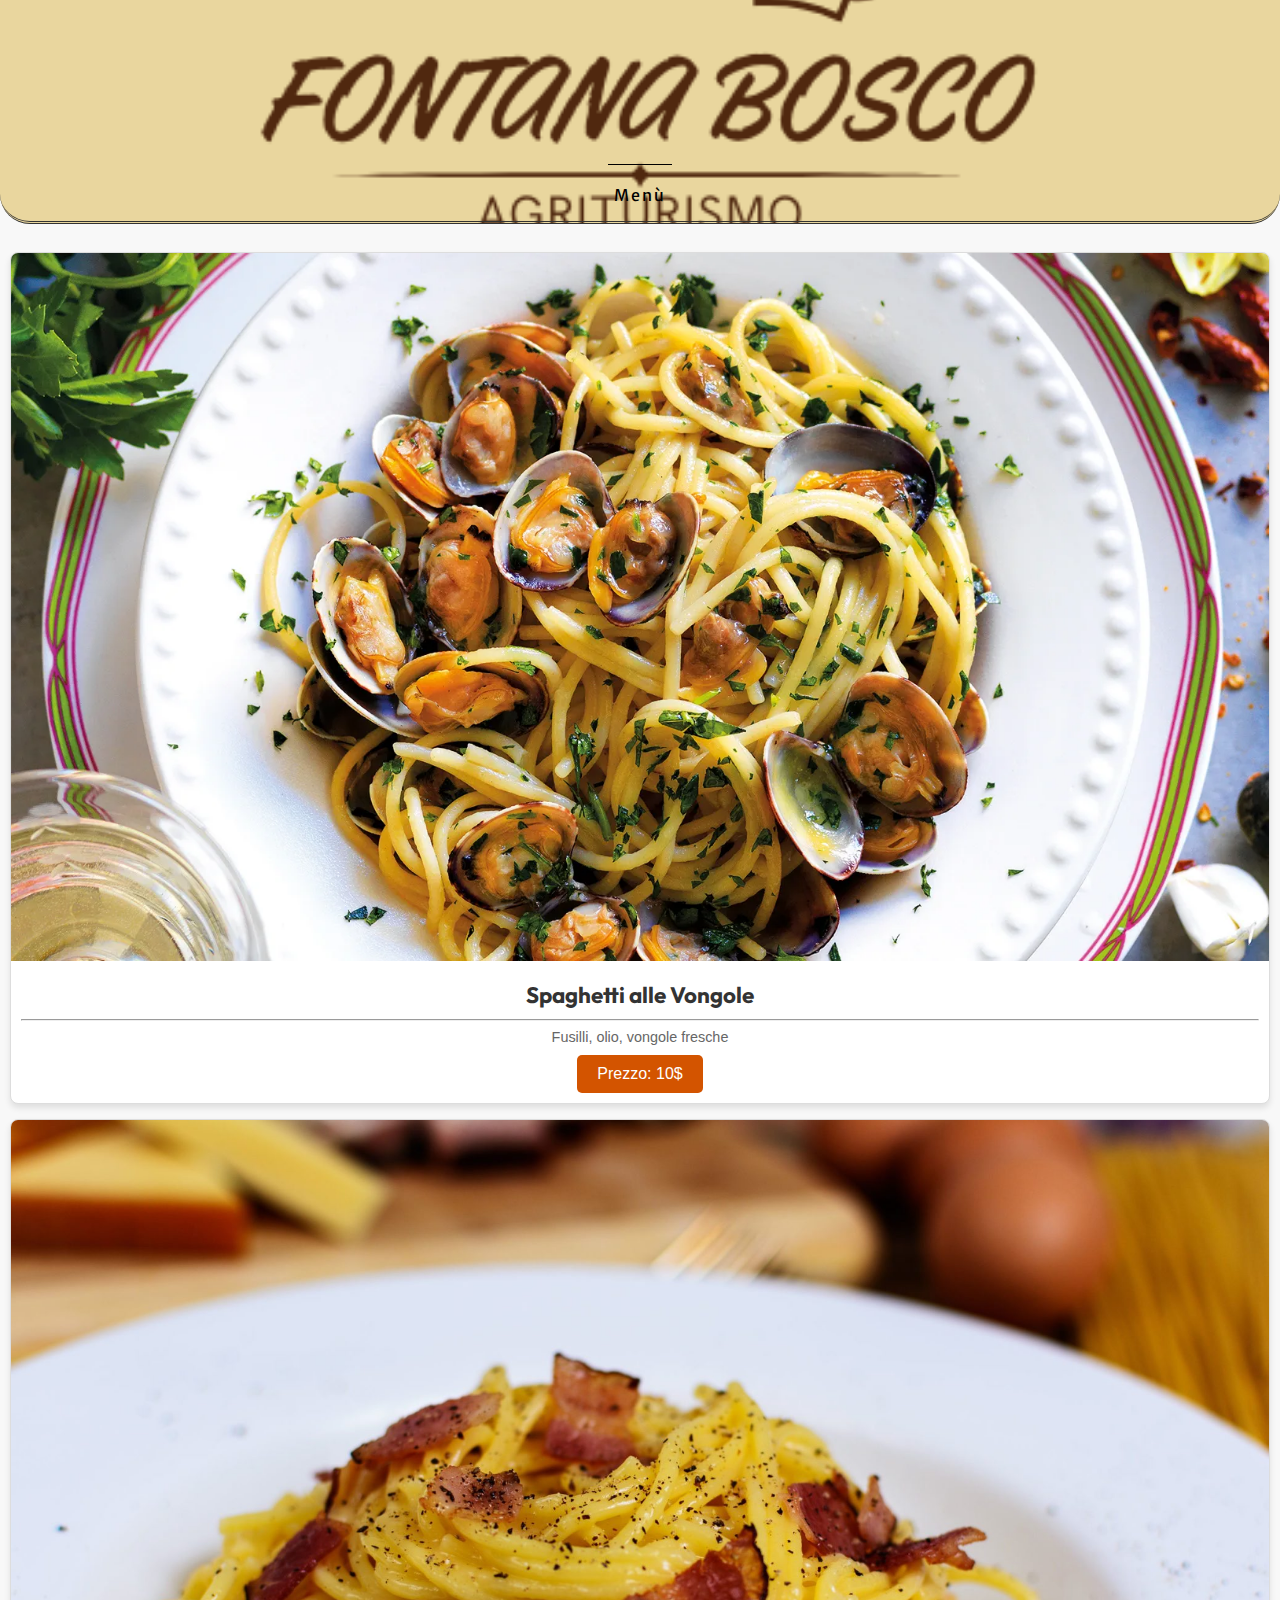
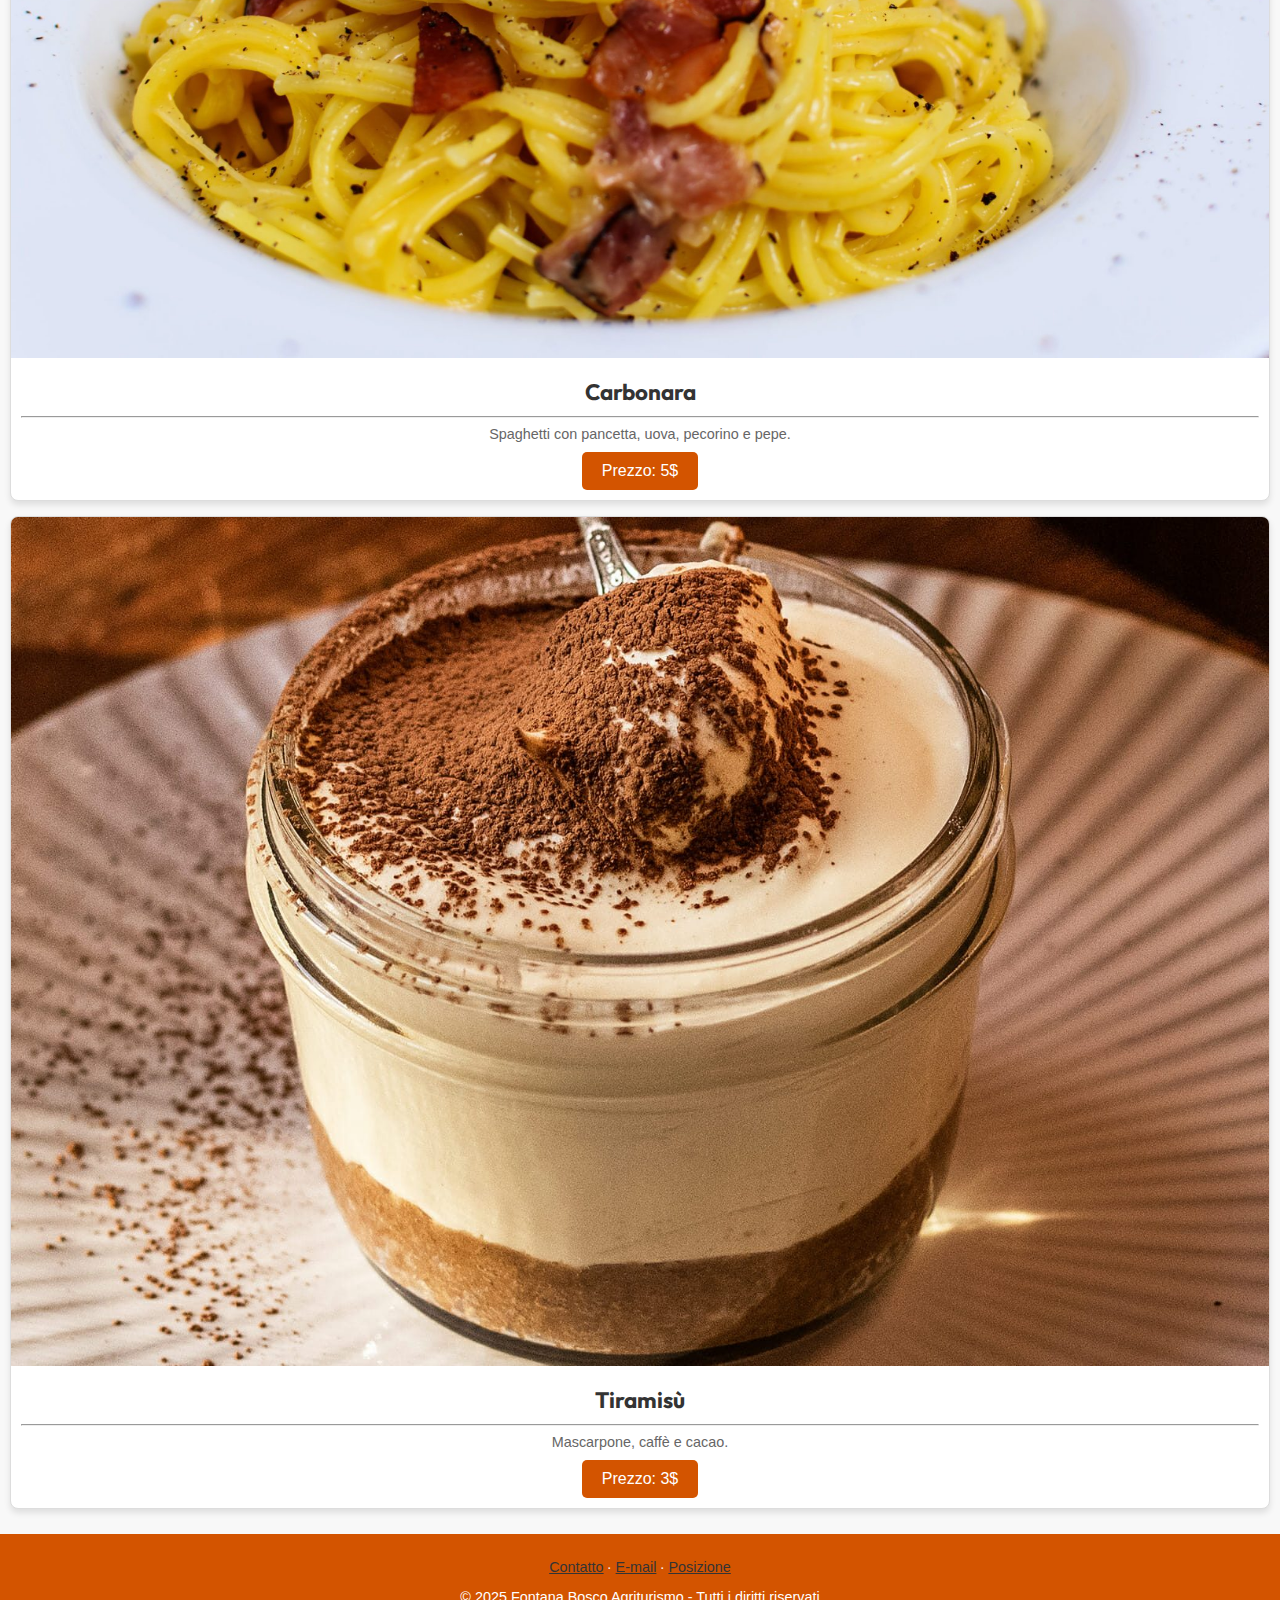
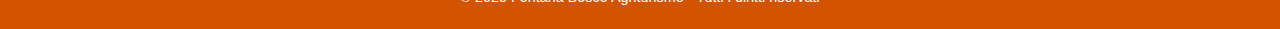
==== index.html @ 4a6786e5 "Update index.html" ====
<!DOCTYPE html>
<html lang="it">
<head>
    <meta charset="UTF-8">
    <meta name="viewport" content="width=device-width, initial-scale=1.0, maximum-scale=1.0, user-scalable=no">

    <link rel="stylesheet" href="https://cdnjs.cloudflare.com/ajax/libs/animate.css/4.1.1/animate.min.css"/>
    <link rel="preconnect" href="https://fonts.googleapis.com">
    <link rel="preconnect" href="https://fonts.gstatic.com" crossorigin>
    <link href="https://fonts.googleapis.com/css2?family=Anton&family=Bodoni+Moda:ital,opsz,wght@0,6..96,400..900;1,6..96,400..900&family=Imperial+Script&family=Lora:ital,wght@0,400..700;1,400..700&family=Merriweather+Sans:ital,wght@0,300..800;1,300..800&family=Ms+Madi&family=Outfit:wght@100..900&family=Playwrite+HR+Lijeva:wght@100..400&family=The+Nautigal:wght@400;700&display=swap" rel="stylesheet">
    <link rel="preconnect" href="https://fonts.googleapis.com">
    <link rel="preconnect" href="https://fonts.gstatic.com" crossorigin>
    <link href="https://fonts.googleapis.com/css2?family=Anton&family=Imperial+Script&family=Ms+Madi&family=Playwrite+HR+Lijeva:wght@100..400&family=The+Nautigal:wght@400;700&display=swap" rel="stylesheet">
    <link rel="preconnect" href="https://fonts.googleapis.com">
    <link rel="preconnect" href="https://fonts.gstatic.com" crossorigin>
    <link href="https://fonts.googleapis.com/css2?family=Anton&family=Imperial+Script&family=Ms+Madi&family=Outfit:wght@100..900&family=Playwrite+HR+Lijeva:wght@100..400&family=The+Nautigal:wght@400;700&display=swap" rel="stylesheet">




    <link rel="icon" href="css/img/logo.png" type="image.png">
    <title>Ristorante | Menu</title>
    <style>

@font-face {font-family: 'Handelson';src: url('./css/fonts/zhandelson-three.otf') format('truetype'); /* Cambia il formato se necessario */font-weight: normal;font-style: normal;}
        body {
    font-family: Arial, sans-serif;
    margin: 0;
    padding: 0;
    background-color: #f8f8f8;
    color: #333;
}
header {
    background-image:url(css/img/oro.png);
    border-bottom-right-radius: 30px;
    border-bottom-left-radius: 30px;
    border-bottom-style:double;
    background-repeat: no-repeat;
    background-position: center;
    background-size: 500px,auto;
    background-color: rgb(233,214,158);
    text-align: center;
    height:220px, auto;
    background-size: cover;
}

header h1 {
    margin: 0;
    font-size: 1.8em;
}
.menu-container {
    padding: 10px;
}
.menu-item {
    background-color: white;
    border: 1px solid #ddd;
    border-radius: 8px;
    margin-bottom: 15px;
    overflow: hidden;
    box-shadow: 0 4px 6px rgba(0, 0, 0, 0.1);
}
.menu-item img {
    width: 100%;
    display: block;
    
}
.menu-item .content {
    padding: 10px;
    text-align: center;
}
.menu-item h2 {
    margin: 10px 0;
    font-size: 1.4em;
}
.menu-item p {
    margin: 0;
    font-size: 0.9em;
    color: #666;
}
.menu-item button {
    background-color: #d35400;
    color: white;
    border: none;
    padding: 10px 20px;
    margin-top: 10px;
    border-radius: 5px;
    cursor: pointer;
    font-size: 1em;
}
.menu-item button:hover {
    background-color: #e67e22;
}
footer {
    background-color: #d35400;
    color: white;
    text-align: center;
    padding: 10px;
    font-size: 0.9em;
}
#headerTitle1{
    width: 100px;
    height: 100px;
    visibility: hidden;
    padding: 0;
    margin: 0;
}
#headertitle2{
    padding-top: 0px;
    font-family: "Merriweather Sans", sans-serif;
    letter-spacing: 2px;
    color: #000000;

}
#titleline{
    border: 0; /* Rimuove il bordo predefinito */
    border-top: 1px solid #000000; /* Aggiunge una linea sottile (1px) di colore grigio */
    padding: 0px;
    margin: 20px auto;
    margin-top: 60px;
    width: 5%;
}

.itemstext{
    font-family:Outfit, sans-serif;
}
.contatti{
    color: #333;
}

    </style>
</head>
<body class="animate__animated animate__fadeIn">

<header>

    <img src="css/img/oro.png" alt="#" id="headerTitle1"><!-- HIDDEN -->
    <hr id="titleline" class="animate__animated animate__fadeInDown">
   <p id="headertitle2" class="animate__animated animate__fadeInDown">Menù</p>
</header>

<div class="menu-container">
    <br>
    <!-- Elemento del menu 1 -->
    <div class="menu-item">
        <img src="css/img/pastaEvongole.jpg" alt="Spaghetti alle Vongole">
        <div class="content">
            <h2 class="itemstext">Spaghetti alle Vongole</h2>
            <hr style="color: black; border-radius: 20px;">
            <p>Fusilli, olio, vongole fresche</p>
            <button>Prezzo: 10$</button>
        </div>
    </div>

    <!-- Elemento del menu 2 -->
    <div class="menu-item">
        <img src="css/img/carbonara.jpg" alt="Pasta Carbonara">
        <div class="content">
            <h2 class="itemstext">Carbonara</h2>
            <hr style="color: black; border-radius: 20px;">
            <p>Spaghetti con pancetta, uova, pecorino e pepe.</p>
            <button>Prezzo: 5$</button>
        </div>
    </div>

    <!-- Elemento del menu 3 -->
    <div class="menu-item">
        <img src="css/img/tiramisu.jpg" alt="Tiramisù">
        <div class="content">
            <h2 class="itemstext">Tiramisù</h2>
            <hr style="color: black; border-radius: 20px;">
            <p>Mascarpone, caffè e cacao.</p>
            <button>Prezzo: 3$</button>
        </div>
    </div>
</div>

<footer>
    <p><a href="css/qrContatto.html#containeritems1" class="contatti">Contatto</a> ∙ <a href="css/qrContatto.html#containeritems3" class="contatti">E-mail</a> ∙ <a href="css/qrContatto.html#containeritems2" class="contatti">Posizione</a> </p>
    <p>&copy; 2025 Fontana Bosco Agriturismo - Tutti i diritti riservati</p> 
</footer>




</body>
</html>
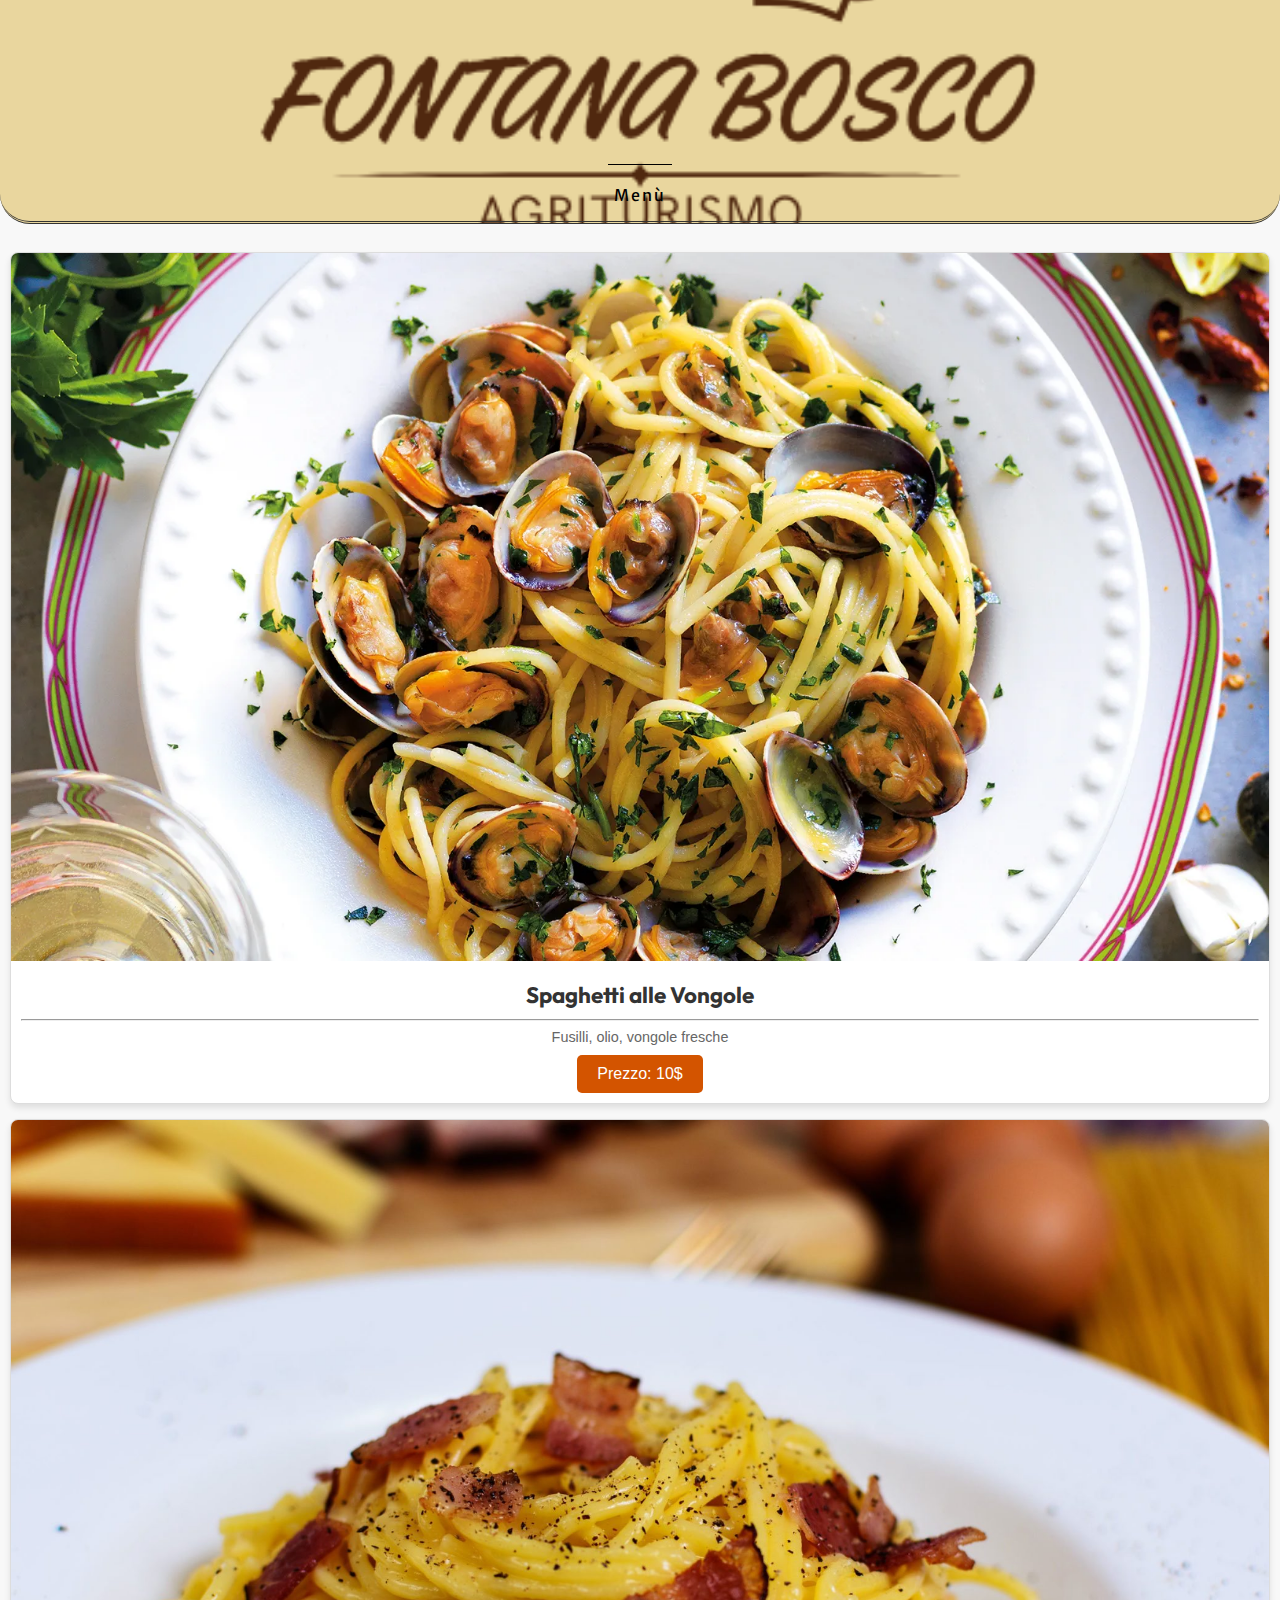
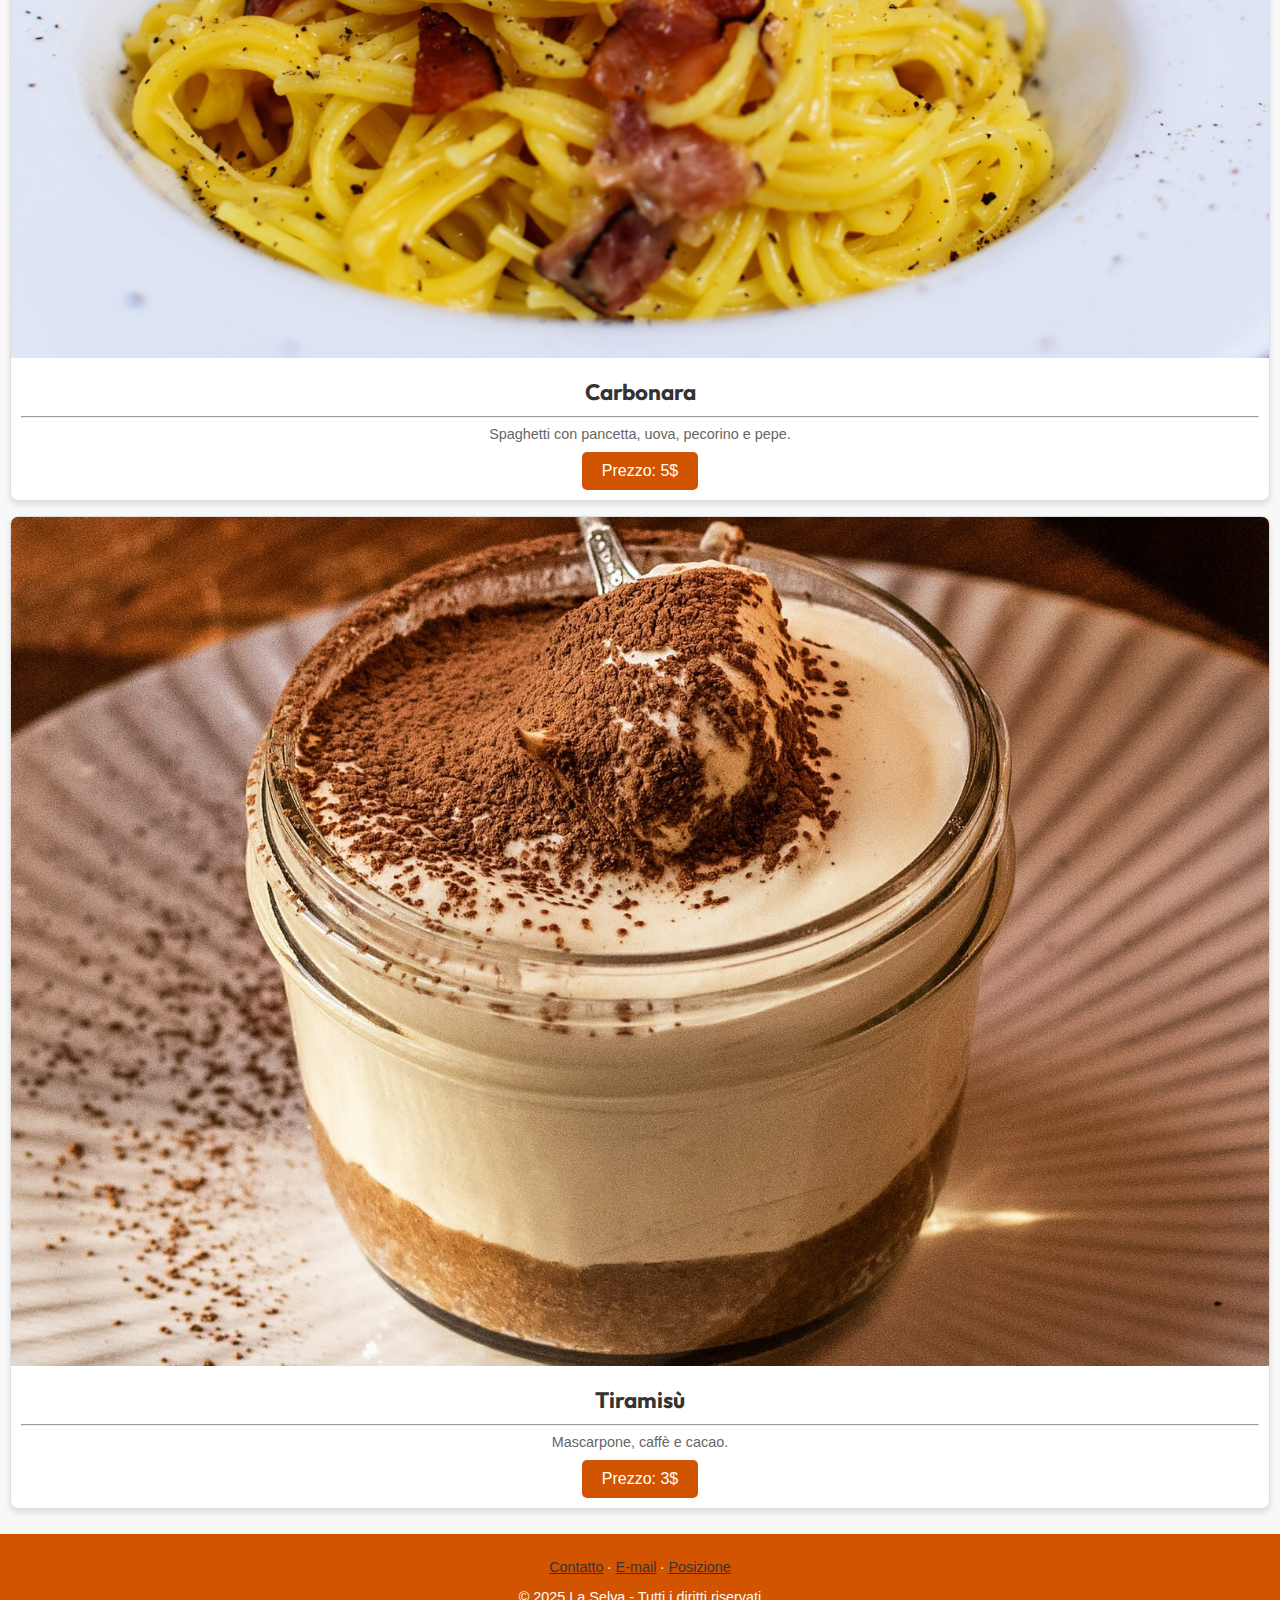
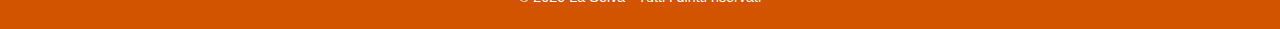
==== commit 5206895c: "d" ====
--- a/index.html
+++ b/index.html
@@ -57,8 +57,7 @@
     border-radius: 8px;
     margin-bottom: 15px;
     overflow: hidden;
-    box-shadow: 0 4px 6px rgba(0, 0, 0, 0.1);
-}
+    box-shadow: 0 4px 6px rgba(0, 0, 0, 0.1);}
 .menu-item img {
     width: 100%;
     display: block;
@@ -127,21 +126,39 @@
     color: #333;
 }
 
+.animate__fadeInDown {
+  animation-duration: 4s !important;
+}
+
+.animate__fadeIn {
+  animation-duration: 4s !important;
+}
+
+#item1{
+    animation: fadeInLeft 1s ;
+}
+#item2{
+    animation: fadeInRight 1s ;
+}
+#item3{
+    animation: fadeInLeft 1s ;
+}
     </style>
 </head>
-<body class="animate__animated animate__fadeIn">
+<body>
 
 <header>
 
     <img src="css/img/oro.png" alt="#" id="headerTitle1"><!-- HIDDEN -->
     <hr id="titleline" class="animate__animated animate__fadeInDown">
    <p id="headertitle2" class="animate__animated animate__fadeInDown">Menù</p>
+
 </header>
 
 <div class="menu-container">
     <br>
     <!-- Elemento del menu 1 -->
-    <div class="menu-item">
+    <div class="menu-item" id="item1">
         <img src="css/img/pastaEvongole.jpg" alt="Spaghetti alle Vongole">
         <div class="content">
             <h2 class="itemstext">Spaghetti alle Vongole</h2>
@@ -152,7 +169,7 @@
     </div>
 
     <!-- Elemento del menu 2 -->
-    <div class="menu-item">
+    <div class="menu-item" id="item2">
         <img src="css/img/carbonara.jpg" alt="Pasta Carbonara">
         <div class="content">
             <h2 class="itemstext">Carbonara</h2>
@@ -163,7 +180,7 @@
     </div>
 
     <!-- Elemento del menu 3 -->
-    <div class="menu-item">
+    <div class="menu-item" id="item3">
         <img src="css/img/tiramisu.jpg" alt="Tiramisù">
         <div class="content">
             <h2 class="itemstext">Tiramisù</h2>
@@ -175,12 +192,9 @@
 </div>
 
 <footer>
+    <!-- Final Texts -->
     <p><a href="css/qrContatto.html#containeritems1" class="contatti">Contatto</a> ∙ <a href="css/qrContatto.html#containeritems3" class="contatti">E-mail</a> ∙ <a href="css/qrContatto.html#containeritems2" class="contatti">Posizione</a> </p>
-    <p>&copy; 2025 Fontana Bosco Agriturismo - Tutti i diritti riservati</p> 
+    <p>&copy; 2025 La Selva - Tutti i diritti riservati</p> 
 </footer>
-
-
-
-
 </body>
 </html>
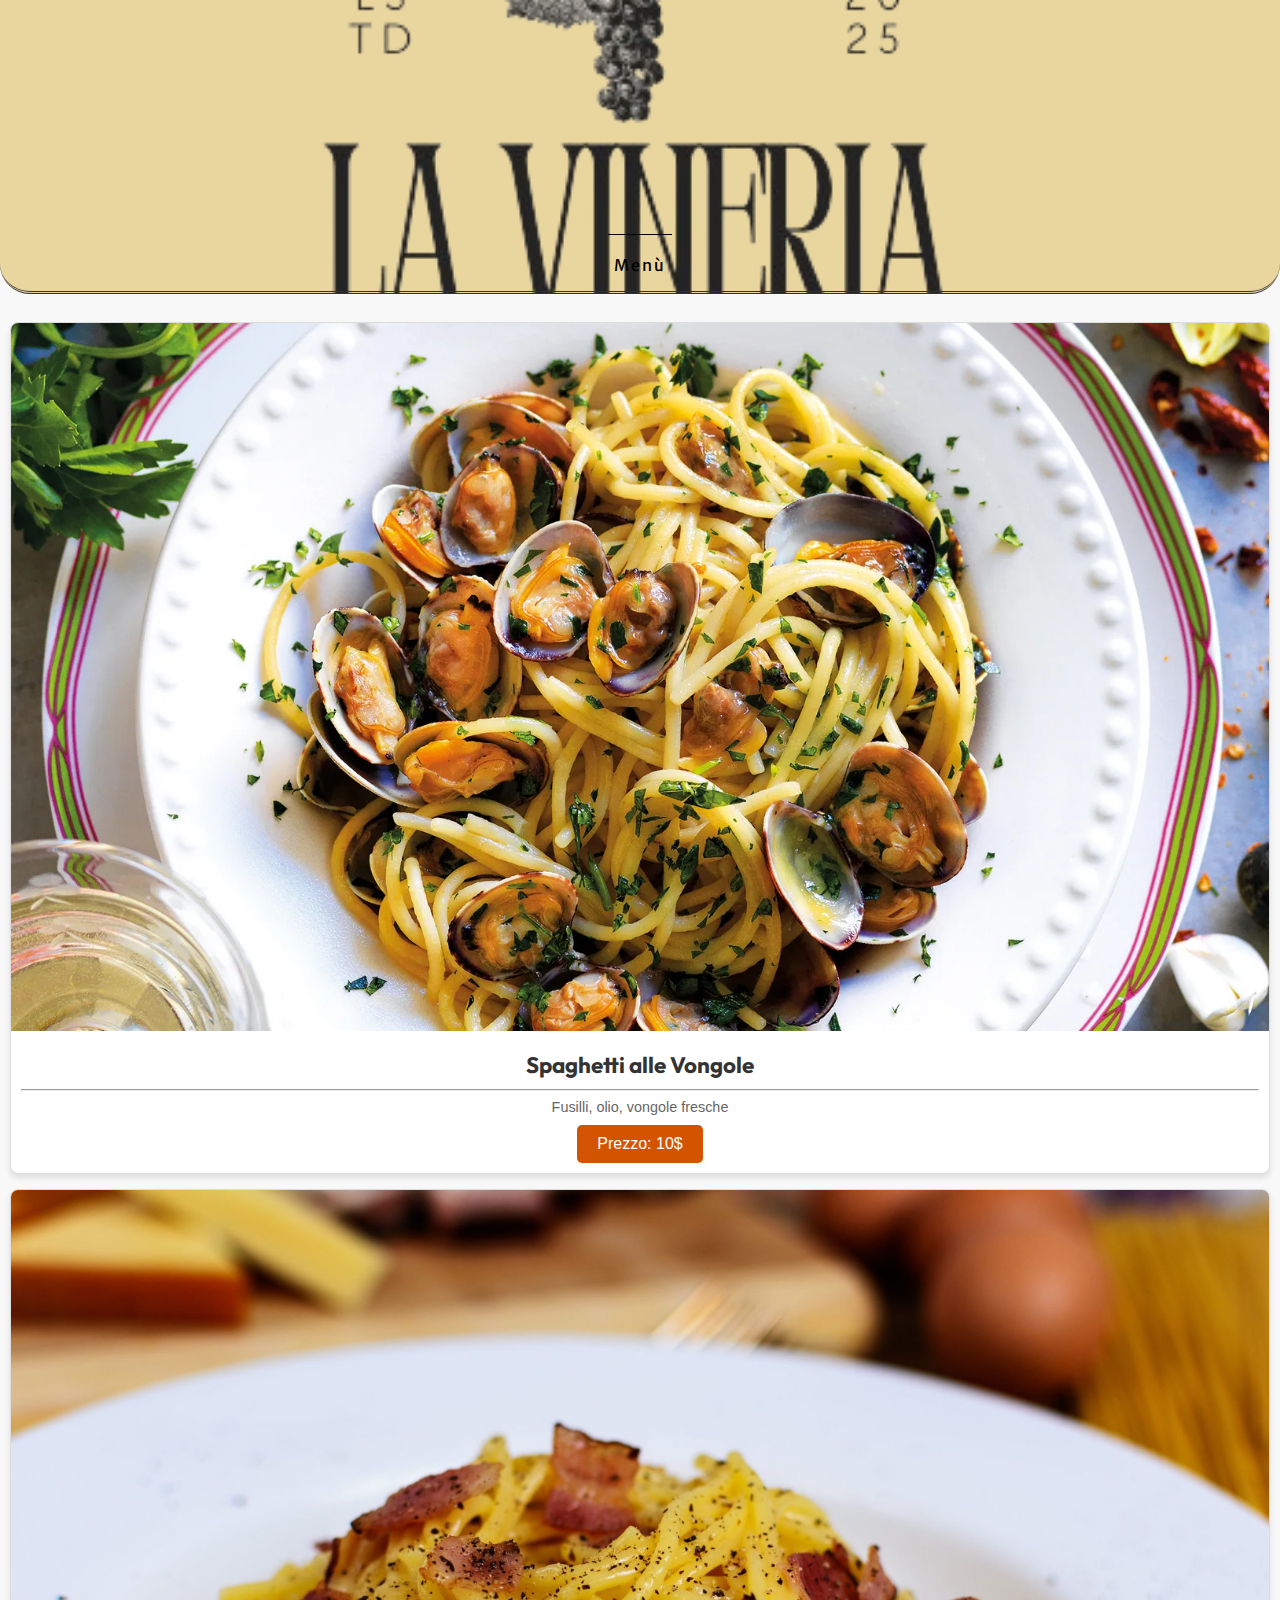
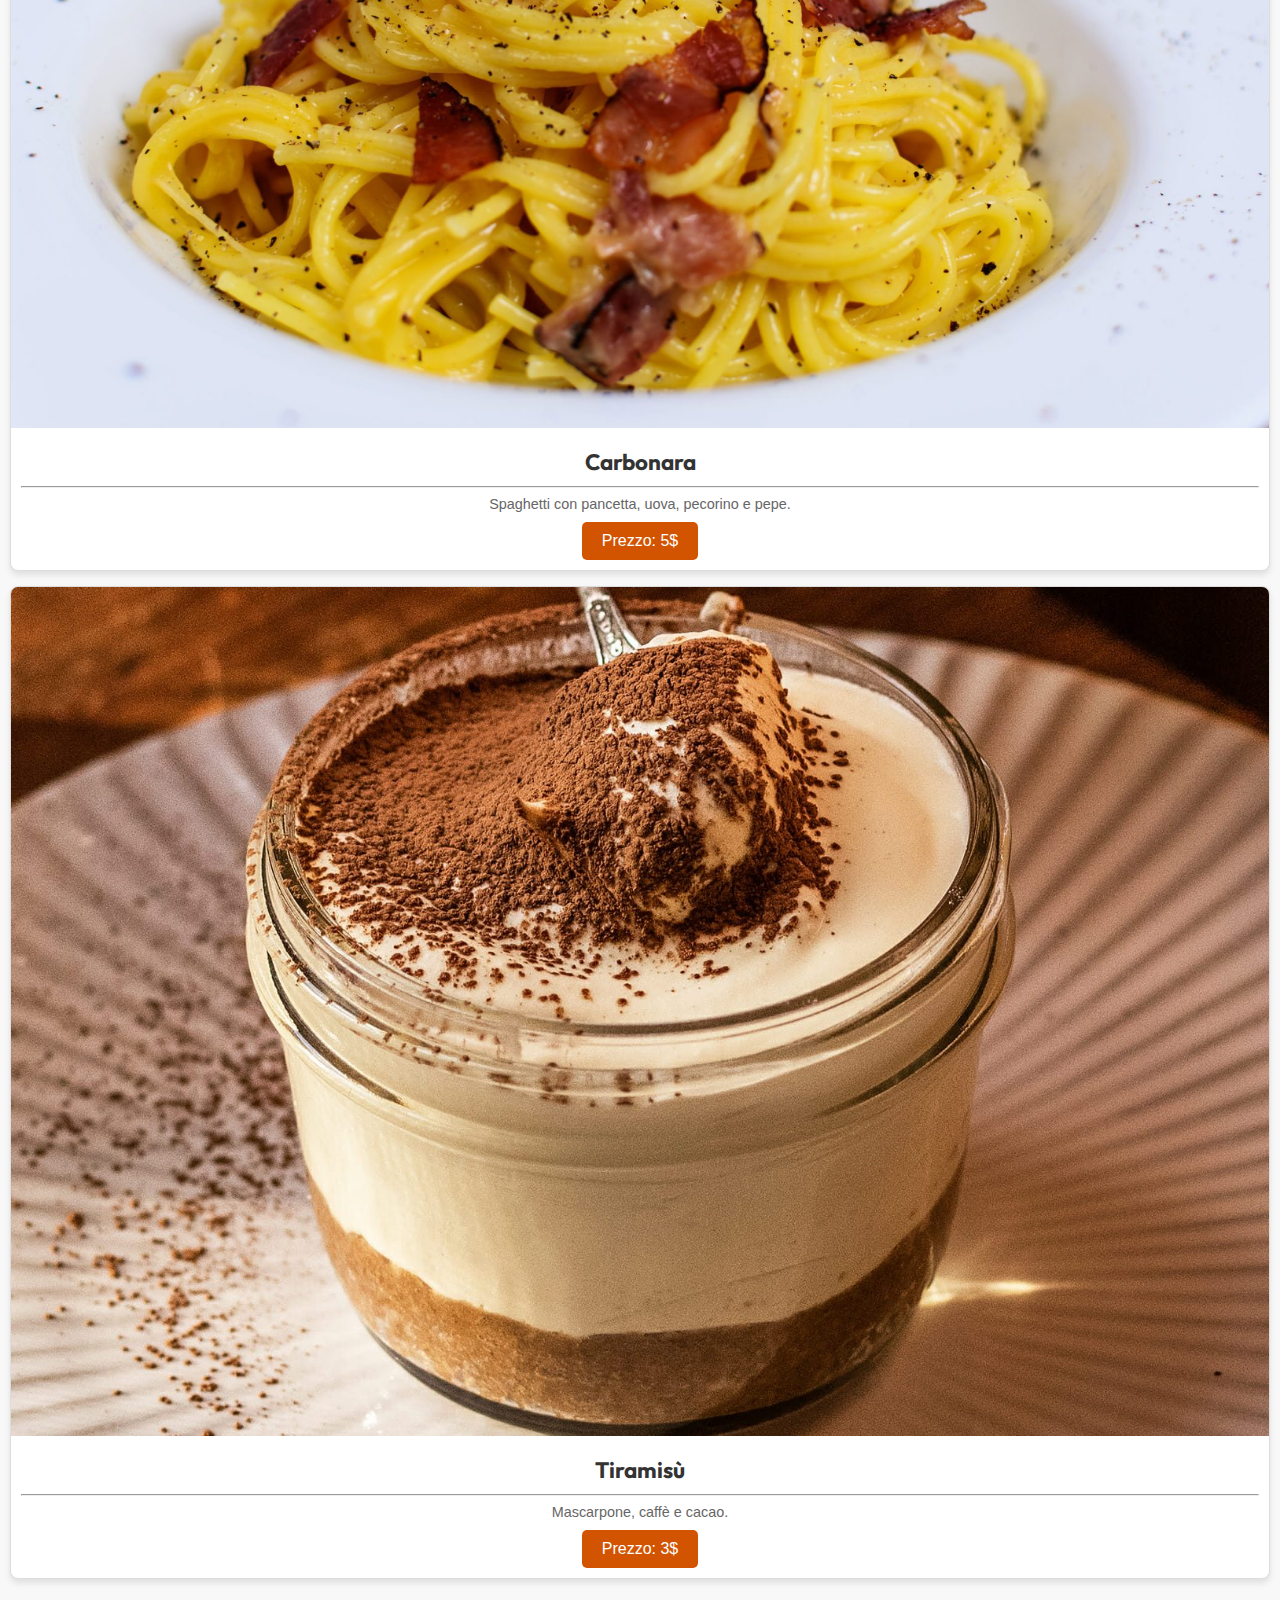
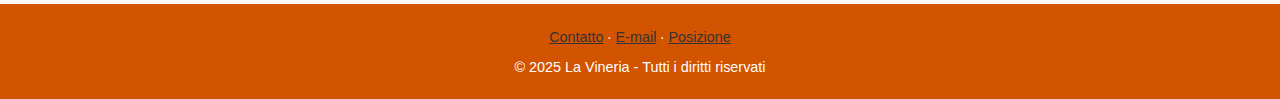
==== commit 168d3eb0: "cliente2" ====
--- a/index.html
+++ b/index.html
@@ -32,6 +32,7 @@
 }
 header {
     background-image:url(css/img/oro.png);
+    animation: fadeInDown 2s;
     border-bottom-right-radius: 30px;
     border-bottom-left-radius: 30px;
     border-bottom-style:double;
@@ -108,6 +109,7 @@
     font-family: "Merriweather Sans", sans-serif;
     letter-spacing: 2px;
     color: #000000;
+    animation: fadeInDown 4s;
 
 }
 #titleline{
@@ -115,8 +117,9 @@
     border-top: 1px solid #000000; /* Aggiunge una linea sottile (1px) di colore grigio */
     padding: 0px;
     margin: 20px auto;
-    margin-top: 60px;
+    margin-top: 130px;
     width: 5%;
+    animation: fadeIn 4s;
 }
 
 .itemstext{
@@ -124,14 +127,6 @@
 }
 .contatti{
     color: #333;
-}
-
-.animate__fadeInDown {
-  animation-duration: 4s !important;
-}
-
-.animate__fadeIn {
-  animation-duration: 4s !important;
 }
 
 #item1{
@@ -150,7 +145,7 @@
 <header>
 
     <img src="css/img/oro.png" alt="#" id="headerTitle1"><!-- HIDDEN -->
-    <hr id="titleline" class="animate__animated animate__fadeInDown">
+    <hr id="titleline" class="an">
    <p id="headertitle2" class="animate__animated animate__fadeInDown">Menù</p>
 
 </header>
@@ -194,7 +189,7 @@
 <footer>
     <!-- Final Texts -->
     <p><a href="css/qrContatto.html#containeritems1" class="contatti">Contatto</a> ∙ <a href="css/qrContatto.html#containeritems3" class="contatti">E-mail</a> ∙ <a href="css/qrContatto.html#containeritems2" class="contatti">Posizione</a> </p>
-    <p>&copy; 2025 La Selva - Tutti i diritti riservati</p> 
+    <p>&copy; 2025 La Vineria - Tutti i diritti riservati</p> 
 </footer>
 </body>
 </html>
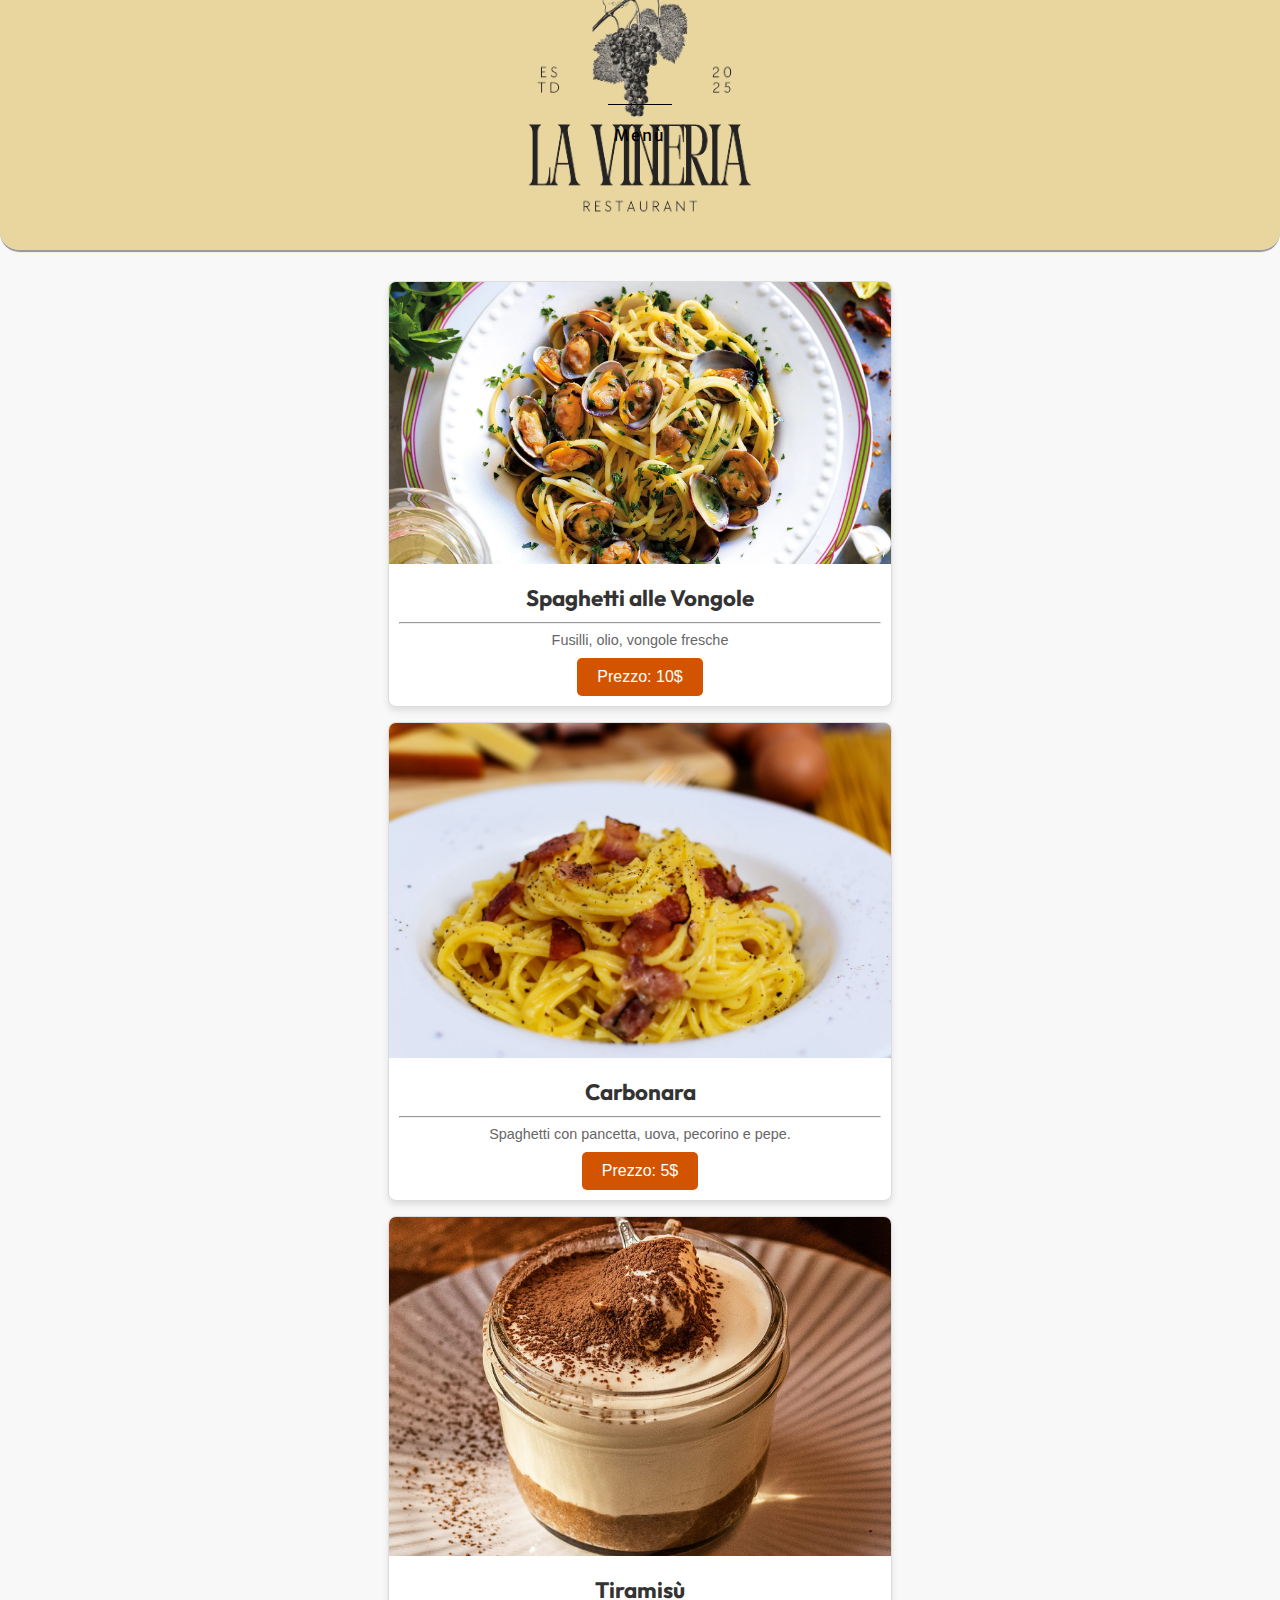
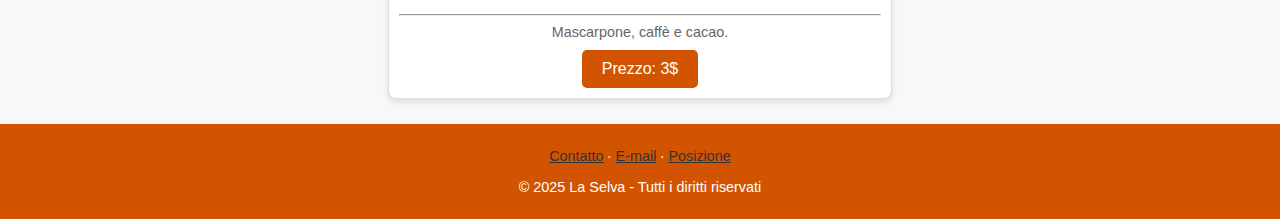
==== commit 787774a3: "cs" ====
--- a/index.html
+++ b/index.html
@@ -13,6 +13,7 @@
     <link href="https://fonts.googleapis.com/css2?family=Anton&family=Imperial+Script&family=Ms+Madi&family=Playwrite+HR+Lijeva:wght@100..400&family=The+Nautigal:wght@400;700&display=swap" rel="stylesheet">
     <link rel="preconnect" href="https://fonts.googleapis.com">
     <link rel="preconnect" href="https://fonts.gstatic.com" crossorigin>
+    <link rel="stylesheet" href="css/style.css">
     <link href="https://fonts.googleapis.com/css2?family=Anton&family=Imperial+Script&family=Ms+Madi&family=Outfit:wght@100..900&family=Playwrite+HR+Lijeva:wght@100..400&family=The+Nautigal:wght@400;700&display=swap" rel="stylesheet">
 
 
@@ -20,132 +21,13 @@
 
     <link rel="icon" href="css/img/logo.png" type="image.png">
     <title>Ristorante | Menu</title>
-    <style>
-
-@font-face {font-family: 'Handelson';src: url('./css/fonts/zhandelson-three.otf') format('truetype'); /* Cambia il formato se necessario */font-weight: normal;font-style: normal;}
-        body {
-    font-family: Arial, sans-serif;
-    margin: 0;
-    padding: 0;
-    background-color: #f8f8f8;
-    color: #333;
-}
-header {
-    background-image:url(css/img/oro.png);
-    animation: fadeInDown 2s;
-    border-bottom-right-radius: 30px;
-    border-bottom-left-radius: 30px;
-    border-bottom-style:double;
-    background-repeat: no-repeat;
-    background-position: center;
-    background-size: 500px,auto;
-    background-color: rgb(233,214,158);
-    text-align: center;
-    height:220px, auto;
-    background-size: cover;
-}
-
-header h1 {
-    margin: 0;
-    font-size: 1.8em;
-}
-.menu-container {
-    padding: 10px;
-}
-.menu-item {
-    background-color: white;
-    border: 1px solid #ddd;
-    border-radius: 8px;
-    margin-bottom: 15px;
-    overflow: hidden;
-    box-shadow: 0 4px 6px rgba(0, 0, 0, 0.1);}
-.menu-item img {
-    width: 100%;
-    display: block;
-    
-}
-.menu-item .content {
-    padding: 10px;
-    text-align: center;
-}
-.menu-item h2 {
-    margin: 10px 0;
-    font-size: 1.4em;
-}
-.menu-item p {
-    margin: 0;
-    font-size: 0.9em;
-    color: #666;
-}
-.menu-item button {
-    background-color: #d35400;
-    color: white;
-    border: none;
-    padding: 10px 20px;
-    margin-top: 10px;
-    border-radius: 5px;
-    cursor: pointer;
-    font-size: 1em;
-}
-.menu-item button:hover {
-    background-color: #e67e22;
-}
-footer {
-    background-color: #d35400;
-    color: white;
-    text-align: center;
-    padding: 10px;
-    font-size: 0.9em;
-}
-#headerTitle1{
-    width: 100px;
-    height: 100px;
-    visibility: hidden;
-    padding: 0;
-    margin: 0;
-}
-#headertitle2{
-    padding-top: 0px;
-    font-family: "Merriweather Sans", sans-serif;
-    letter-spacing: 2px;
-    color: #000000;
-    animation: fadeInDown 4s;
-
-}
-#titleline{
-    border: 0; /* Rimuove il bordo predefinito */
-    border-top: 1px solid #000000; /* Aggiunge una linea sottile (1px) di colore grigio */
-    padding: 0px;
-    margin: 20px auto;
-    margin-top: 130px;
-    width: 5%;
-    animation: fadeIn 4s;
-}
-
-.itemstext{
-    font-family:Outfit, sans-serif;
-}
-.contatti{
-    color: #333;
-}
-
-#item1{
-    animation: fadeInLeft 1s ;
-}
-#item2{
-    animation: fadeInRight 1s ;
-}
-#item3{
-    animation: fadeInLeft 1s ;
-}
-    </style>
 </head>
 <body>
 
-<header>
+<header id="header1">
 
     <img src="css/img/oro.png" alt="#" id="headerTitle1"><!-- HIDDEN -->
-    <hr id="titleline" class="an">
+    <hr id="titleline" class="animate__animated animate__fadeInDown">
    <p id="headertitle2" class="animate__animated animate__fadeInDown">Menù</p>
 
 </header>
@@ -188,8 +70,10 @@
 
 <footer>
     <!-- Final Texts -->
-    <p><a href="css/qrContatto.html#containeritems1" class="contatti">Contatto</a> ∙ <a href="css/qrContatto.html#containeritems3" class="contatti">E-mail</a> ∙ <a href="css/qrContatto.html#containeritems2" class="contatti">Posizione</a> </p>
-    <p>&copy; 2025 La Vineria - Tutti i diritti riservati</p> 
+    <p><a href="css/qrContatto.html" class="contatti">Contatto</a> ∙ <a href="../css/qrContatto.html#containeritems3" class="contatti">E-mail</a> ∙ <a href="../css/qrContatto.html#containeritems2" class="contatti">Posizione</a> </p>
+    <p>&copy; 2025 La Selva - Tutti i diritti riservati</p> 
 </footer>
 </body>
 </html>
+
+
--- a/css/style.css
+++ b/css/style.css
@@ -0,0 +1,183 @@
+@font-face {font-family: 'Handelson';src: url('./css/fonts/zhandelson-three.otf') format('truetype'); /* Cambia il formato se necessario */font-weight: normal;font-style: normal;}
+        body {
+    font-family: Arial, sans-serif;
+    margin: 0;
+    padding: 0;
+    background-color: #f8f8f8;
+    color: #333;
+}
+#header1 {
+    background-image:url(img/oro.png);
+    border-bottom-right-radius: 20px;
+    border-bottom-left-radius: 20px;
+    border-bottom-style:groove;
+    background-repeat: no-repeat;
+    background-position: center;
+    background-size: 450px,auto;
+    background-color: rgb(233,214,158);
+    text-align: center;
+    height: 250px;
+}
+
+.menu-container {
+    padding: 10px;
+}
+.menu-item {
+    background-color: white;
+    border: 1px solid #ddd;
+    border-radius: 8px;
+    margin-bottom: 15px;
+    overflow: hidden;
+    box-shadow: 0 4px 6px rgba(0, 0, 0, 0.1);
+    max-width: 768px;
+}
+
+@media (min-width: 768px) { /* Quando lo schermo è più largo di 768px */
+    .menu-item {
+        margin-left: 30%;
+        margin-right: 30%;
+    }
+}
+
+    
+.menu-item img {
+    width: 100%;
+    display: block;
+    
+}
+.menu-item .content {
+    padding: 10px;
+    text-align: center;
+}
+.menu-item h2 {
+    margin: 10px 0;
+    font-size: 1.4em;
+}
+.menu-item p {
+    margin: 0;
+    font-size: 0.9em;
+    color: #666;
+}
+.menu-item button {
+    background-color: #d35400;
+    color: white;
+    border: none;
+    padding: 10px 20px;
+    margin-top: 10px;
+    border-radius: 5px;
+    cursor: pointer;
+    font-size: 1em;
+}
+.menu-item button:hover {
+    background-color: #e67e22;
+}
+footer {
+    background-color: #d35400;
+    color: white;
+    text-align: center;
+    padding: 10px;
+    font-size: 0.9em;
+}
+#headerTitle1{
+    width: 100px;
+    height: 100px;
+    visibility: hidden;
+    padding: 0;
+    margin: 0;
+}
+#headertitle2{
+    padding-top: 0px;
+    font-family: "Merriweather Sans", sans-serif;
+    letter-spacing: 2px;
+    color: #000000;
+
+}
+#titleline{
+    border: 0; /* Rimuove il bordo predefinito */
+    border-top: 1px solid #000000; /* Aggiunge una linea sottile (1px) di colore grigio */
+    padding: 0px;
+    margin: 20px auto;
+    margin-top: 0px;
+    width: 5%;
+}
+
+.itemstext{
+    font-family:Outfit, sans-serif;
+}
+.contatti{
+    color: #333;
+}
+
+.animate__fadeInDown {
+  animation-duration: 4s !important;
+}
+
+.animate__fadeIn {
+  animation-duration: 4s !important;
+}
+
+#item1{
+    animation: fadeInLeft 1s ;
+}
+#item2{
+    animation: fadeInRight 1s ;
+}
+#item3{
+    animation: fadeInLeft 1s ;
+}
+
+.contItem{
+    background-color: white;
+    border: 1px solid #ddd;
+    border-radius: 8px;
+    overflow: hidden;
+    box-shadow: 0 4px 6px rgba(0, 0, 0, 0.1);
+    margin-left: 10%;
+    margin-top: 5%;
+    width: 80%;
+    max-width: 768px;
+}
+#title1{
+    text-align: center;
+    font-size: 31px;
+    font-family: "Merriweather Sans", sans-serif;
+    letter-spacing: 1px;
+    margin: 0;
+    margin-bottom: 10px;
+    margin-top: 0px;
+    color: white;
+}
+#title2{
+    text-align: center;
+    font-size: 14px;
+    font-family: "Merriweather Sans", sans-serif;
+    color: white;
+    margin-left: 10px;
+    margin-right: 10px;
+}
+#title1line{
+    margin-left: 111px;
+    margin-right: 111px;
+    margin-top: 0;
+    margin-bottom: 0;
+    border-color: rgba(0, 0, 0, 0.144);
+    border-radius: 30px;
+}
+#img1{
+    width: 200px;
+}
+#img1div{
+    text-align: center;
+}
+#header2{
+    background-color: rgba(255, 170, 0, 0.704);
+}
+#button{
+    font-size:18px;
+    border-left: none;
+    border-right: none;
+    border-bottom: none;
+    border-top: none;
+    background-color: rgba(255, 255, 255, 0);
+    float: inline-start;
+}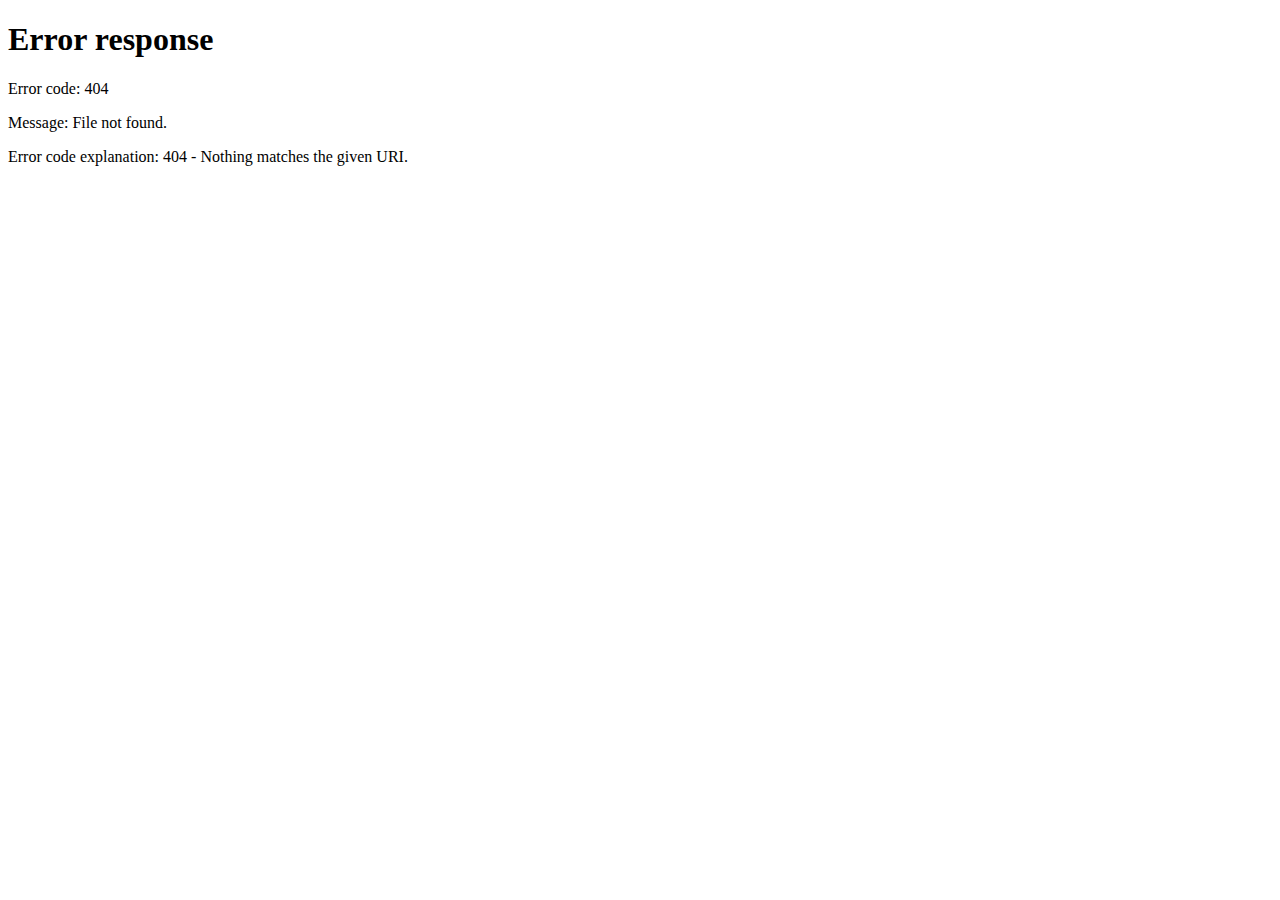
==== commit 0b1f326f: "Add files via upload" ====
--- a/index.html
+++ b/index.html
@@ -1,79 +1,19 @@
-<!DOCTYPE html>
-<html lang="it">
-<head>
-    <meta charset="UTF-8">
-    <meta name="viewport" content="width=device-width, initial-scale=1.0, maximum-scale=1.0, user-scalable=no">
-
-    <link rel="stylesheet" href="https://cdnjs.cloudflare.com/ajax/libs/animate.css/4.1.1/animate.min.css"/>
-    <link rel="preconnect" href="https://fonts.googleapis.com">
-    <link rel="preconnect" href="https://fonts.gstatic.com" crossorigin>
-    <link href="https://fonts.googleapis.com/css2?family=Anton&family=Bodoni+Moda:ital,opsz,wght@0,6..96,400..900;1,6..96,400..900&family=Imperial+Script&family=Lora:ital,wght@0,400..700;1,400..700&family=Merriweather+Sans:ital,wght@0,300..800;1,300..800&family=Ms+Madi&family=Outfit:wght@100..900&family=Playwrite+HR+Lijeva:wght@100..400&family=The+Nautigal:wght@400;700&display=swap" rel="stylesheet">
-    <link rel="preconnect" href="https://fonts.googleapis.com">
-    <link rel="preconnect" href="https://fonts.gstatic.com" crossorigin>
-    <link href="https://fonts.googleapis.com/css2?family=Anton&family=Imperial+Script&family=Ms+Madi&family=Playwrite+HR+Lijeva:wght@100..400&family=The+Nautigal:wght@400;700&display=swap" rel="stylesheet">
-    <link rel="preconnect" href="https://fonts.googleapis.com">
-    <link rel="preconnect" href="https://fonts.gstatic.com" crossorigin>
-    <link rel="stylesheet" href="css/style.css">
-    <link href="https://fonts.googleapis.com/css2?family=Anton&family=Imperial+Script&family=Ms+Madi&family=Outfit:wght@100..900&family=Playwrite+HR+Lijeva:wght@100..400&family=The+Nautigal:wght@400;700&display=swap" rel="stylesheet">
-
-
-
-
-    <link rel="icon" href="css/img/logo.png" type="image.png">
-    <title>Ristorante | Menu</title>
-</head>
-<body>
-
-<header id="header1">
-
-    <img src="css/img/oro.png" alt="#" id="headerTitle1"><!-- HIDDEN -->
-    <hr id="titleline" class="animate__animated animate__fadeInDown">
-   <p id="headertitle2" class="animate__animated animate__fadeInDown">Menù</p>
-
-</header>
-
-<div class="menu-container">
-    <br>
-    <!-- Elemento del menu 1 -->
-    <div class="menu-item" id="item1">
-        <img src="css/img/pastaEvongole.jpg" alt="Spaghetti alle Vongole">
-        <div class="content">
-            <h2 class="itemstext">Spaghetti alle Vongole</h2>
-            <hr style="color: black; border-radius: 20px;">
-            <p>Fusilli, olio, vongole fresche</p>
-            <button>Prezzo: 10$</button>
-        </div>
-    </div>
-
-    <!-- Elemento del menu 2 -->
-    <div class="menu-item" id="item2">
-        <img src="css/img/carbonara.jpg" alt="Pasta Carbonara">
-        <div class="content">
-            <h2 class="itemstext">Carbonara</h2>
-            <hr style="color: black; border-radius: 20px;">
-            <p>Spaghetti con pancetta, uova, pecorino e pepe.</p>
-            <button>Prezzo: 5$</button>
-        </div>
-    </div>
-
-    <!-- Elemento del menu 3 -->
-    <div class="menu-item" id="item3">
-        <img src="css/img/tiramisu.jpg" alt="Tiramisù">
-        <div class="content">
-            <h2 class="itemstext">Tiramisù</h2>
-            <hr style="color: black; border-radius: 20px;">
-            <p>Mascarpone, caffè e cacao.</p>
-            <button>Prezzo: 3$</button>
-        </div>
-    </div>
-</div>
-
-<footer>
-    <!-- Final Texts -->
-    <p><a href="css/qrContatto.html" class="contatti">Contatto</a> ∙ <a href="../css/qrContatto.html#containeritems3" class="contatti">E-mail</a> ∙ <a href="../css/qrContatto.html#containeritems2" class="contatti">Posizione</a> </p>
-    <p>&copy; 2025 La Selva - Tutti i diritti riservati</p> 
-</footer>
-</body>
-</html>
-
-
+<!DOCTYPE html>
+<html lang="it">
+<head>
+    <meta charset="UTF-8">
+    <meta name="viewport" content="width=device-width, initial-scale=1.0">
+    <title>Redirect in base al dispositivo</title>
+    <script>
+        window.onload = function() {
+            if (window.innerWidth < 768) {
+                window.location.href = "mobile.html";  // Reindirizza alla versione mobile
+            } else {
+                window.location.href = "desktop.html"; // Reindirizza alla versione desktop
+            }
+        };
+    </script>
+</head>
+<body>
+</body>
+</html>
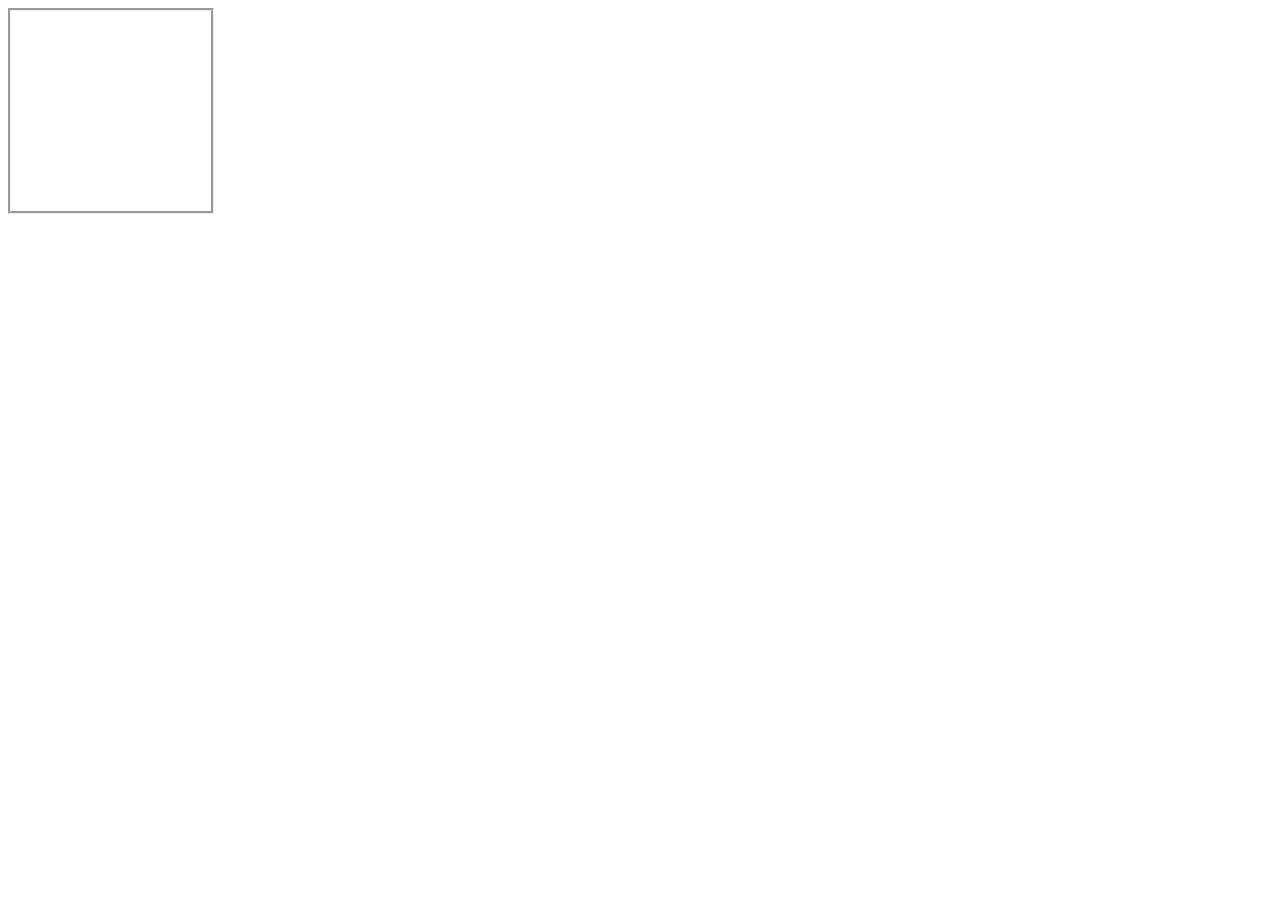
==== commit 7a4e12c9: "Update index.html" ====
--- a/index.html
+++ b/index.html
@@ -2,18 +2,11 @@
 <html lang="it">
 <head>
     <meta charset="UTF-8">
-    <meta name="viewport" content="width=device-width, initial-scale=1.0">
-    <title>Redirect in base al dispositivo</title>
-    <script>
-        window.onload = function() {
-            if (window.innerWidth < 768) {
-                window.location.href = "mobile.html";  // Reindirizza alla versione mobile
-            } else {
-                window.location.href = "desktop.html"; // Reindirizza alla versione desktop
-            }
-        };
-    </script>
+    <meta http-equiv="refresh" content="0;url=responsive">
+    <title>Reindirizzamento...</title>
 </head>
 <body>
+    Se non vieni reindirizzato automaticamente, <a href="nome_della_sottocartella/">clicca qui</a>.
 </body>
 </html>
+
